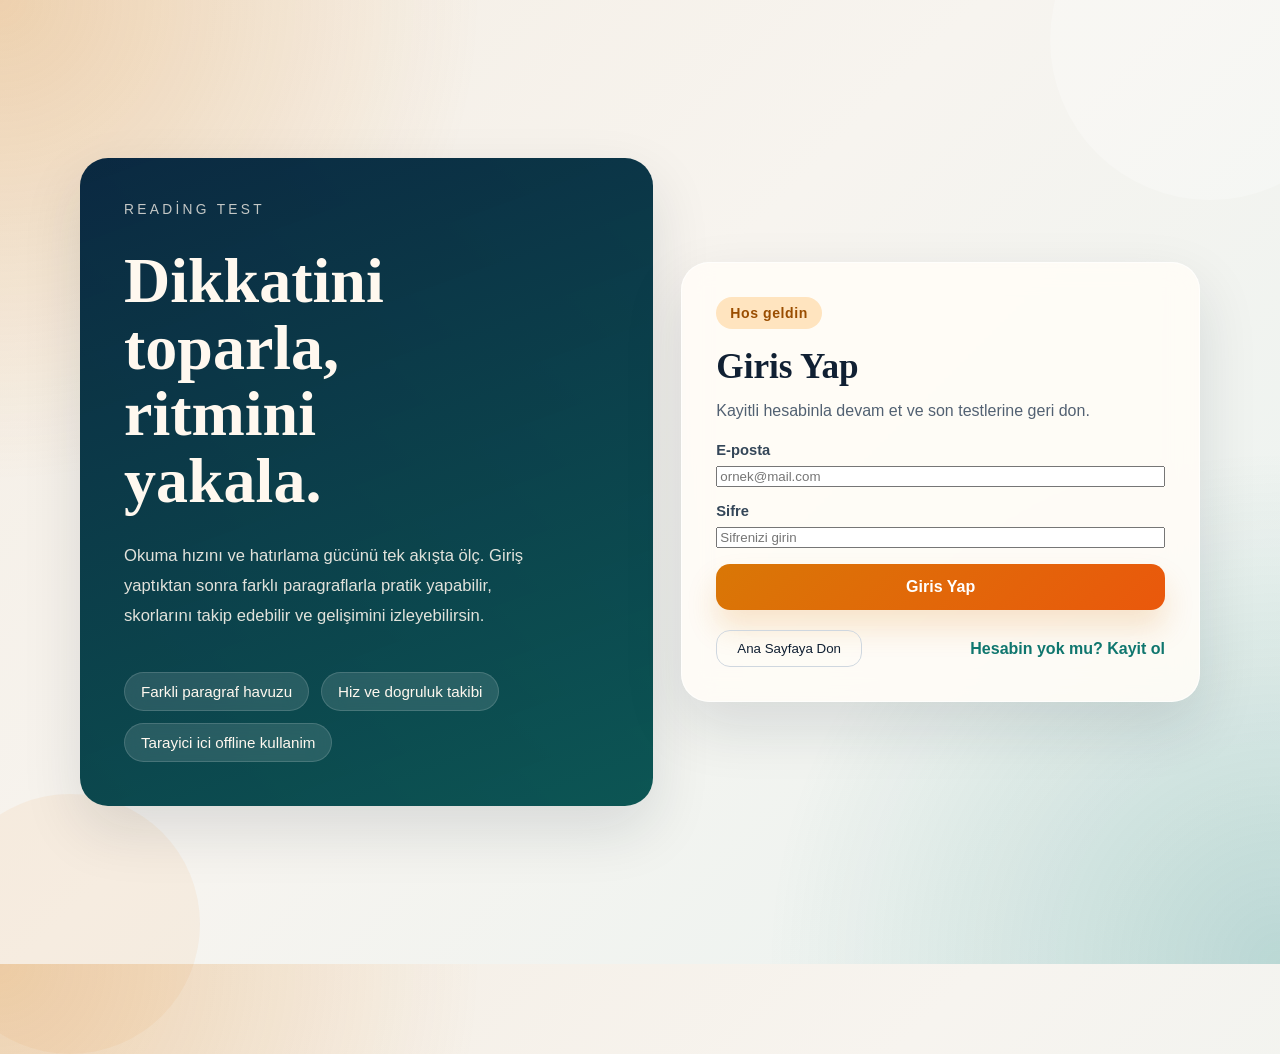
==== login.html @ 16a2481f "Initial commit" ====
<!DOCTYPE html>
<html lang="tr">
<head>
    <meta charset="UTF-8">
    <meta name="viewport" content="width=device-width, initial-scale=1.0">
    <title>Giris Yap</title>
    <link rel="stylesheet" href="assets/css/styles.css">
</head>
<body data-page="login" class="auth-page">
    <main class="auth-shell">
        <section class="auth-hero">
            <p class="auth-kicker">Reading Test</p>
            <h1>Dikkatini toparla, ritmini yakala.</h1>
            <p class="auth-copy">
                Okuma hızını ve hatırlama gücünü tek akışta ölç. Giriş yaptıktan sonra farklı paragraflarla
                pratik yapabilir, skorlarını takip edebilir ve gelişimini izleyebilirsin.
            </p>
            <div class="auth-highlights">
                <span>Farkli paragraf havuzu</span>
                <span>Hiz ve dogruluk takibi</span>
                <span>Tarayici ici offline kullanim</span>
            </div>
        </section>

        <section class="auth-card">
            <div class="auth-badge">Hos geldin</div>
            <h2>Giris Yap</h2>
            <p class="auth-subtitle">Kayitli hesabinla devam et ve son testlerine geri don.</p>
            <p id="loginError" class="error-message hidden">Hatali e-posta veya sifre.</p>

            <form id="loginForm" class="auth-form">
                <label class="input-group" for="loginEmail">
                    <span>E-posta</span>
                    <input id="loginEmail" type="email" name="email" placeholder="ornek@mail.com" required>
                </label>

                <label class="input-group" for="loginPassword">
                    <span>Sifre</span>
                    <input id="loginPassword" type="password" name="sifre" placeholder="Sifrenizi girin" required>
                </label>

                <button type="submit" class="primary-action">Giris Yap</button>
            </form>

            <div class="auth-footer-actions">
                <button type="button" class="ghost-button" data-link="index.html">Ana Sayfaya Don</button>
                <a href="register.html" class="auth-inline-link">Hesabin yok mu? Kayit ol</a>
            </div>
        </section>
    </main>
    <script src="assets/js/app.js"></script>
</body>
</html>
---- assets/css/styles.css ----
body {
    font-family: "Trebuchet MS", "Segoe UI", sans-serif;
    margin: 0;
    padding: 0;
    color: #102033;
    background: #f6f0e8;
}

.hidden {
    display: none;
}

.auth-page {
    display: flex;
    justify-content: center;
    align-items: center;
    min-height: 100vh;
    padding: 32px 20px;
    background:
        radial-gradient(circle at top left, rgba(217, 119, 6, 0.24), transparent 30%),
        radial-gradient(circle at bottom right, rgba(15, 118, 110, 0.22), transparent 32%),
        linear-gradient(135deg, #f4ede3 0%, #f7f4ef 44%, #eaf3f1 100%);
    position: relative;
    overflow: hidden;
}

.auth-page::before,
.auth-page::after {
    content: "";
    position: absolute;
    border-radius: 999px;
    opacity: 0.55;
    pointer-events: none;
}

.auth-page::before {
    width: 320px;
    height: 320px;
    background: rgba(255, 255, 255, 0.42);
    top: -120px;
    right: -90px;
}

.auth-page::after {
    width: 260px;
    height: 260px;
    background: rgba(225, 143, 52, 0.14);
    bottom: -90px;
    left: -60px;
}

.soft-background {
    background-color: #f9f9f9;
}

.auth-shell {
    width: min(1120px, 100%);
    display: grid;
    grid-template-columns: minmax(280px, 1.05fr) minmax(320px, 0.95fr);
    gap: 28px;
    align-items: stretch;
    position: relative;
    z-index: 1;
}

.auth-shell-register {
    grid-template-columns: minmax(280px, 0.92fr) minmax(380px, 1.08fr);
}

.auth-shell-compact {
    max-width: 560px;
    grid-template-columns: 1fr;
}

.auth-hero,
.auth-card {
    border-radius: 28px;
    box-shadow: 0 24px 60px rgba(16, 32, 51, 0.12);
}

.auth-hero {
    padding: 44px;
    color: #fff8ef;
    background:
        linear-gradient(160deg, rgba(10, 39, 64, 0.96), rgba(12, 87, 84, 0.9)),
        linear-gradient(45deg, #0a2740, #0f766e);
    display: flex;
    flex-direction: column;
    justify-content: space-between;
    min-height: 560px;
}

.auth-kicker {
    margin: 0;
    font-size: 0.86rem;
    letter-spacing: 0.24em;
    text-transform: uppercase;
    color: rgba(255, 248, 239, 0.76);
}

.auth-hero h1 {
    margin: 18px 0 14px;
    font-family: Cambria, Georgia, serif;
    font-size: clamp(2.35rem, 5vw, 4.4rem);
    line-height: 1.04;
    max-width: 10ch;
}

.auth-copy {
    margin: 0;
    max-width: 46ch;
    font-size: 1.04rem;
    line-height: 1.8;
    color: rgba(255, 248, 239, 0.88);
}

.auth-highlights {
    display: flex;
    flex-wrap: wrap;
    gap: 12px;
    margin-top: 28px;
}

.auth-highlights span {
    padding: 10px 16px;
    border-radius: 999px;
    background: rgba(255, 255, 255, 0.12);
    border: 1px solid rgba(255, 255, 255, 0.14);
    backdrop-filter: blur(10px);
    font-size: 0.95rem;
}

.auth-card {
    background: rgba(255, 252, 247, 0.92);
    padding: 34px;
    backdrop-filter: blur(14px);
    border: 1px solid rgba(255, 255, 255, 0.7);
    align-self: center;
}

.auth-card-wide {
    padding: 34px 34px 28px;
}

.auth-badge {
    display: inline-flex;
    align-items: center;
    padding: 8px 14px;
    border-radius: 999px;
    background: #ffe4bf;
    color: #9a4d00;
    font-size: 0.88rem;
    font-weight: 700;
    letter-spacing: 0.04em;
}

.auth-card h2 {
    margin: 18px 0 10px;
    font-family: Cambria, Georgia, serif;
    font-size: 2.2rem;
    color: #102033;
}

.auth-subtitle {
    margin: 0 0 18px;
    color: #526172;
    line-height: 1.7;
}

.auth-form {
    display: grid;
    gap: 16px;
}

.auth-form-grid {
    grid-template-columns: repeat(2, minmax(0, 1fr));
    gap: 16px;
}

.input-group {
    display: grid;
    gap: 8px;
}

.input-group span {
    font-size: 0.92rem;
    font-weight: 700;
    color: #344658;
}

.input-group-wide {
    grid-column: 1 / -1;
}

.auth-footer-actions {
    display: flex;
    justify-content: space-between;
    align-items: center;
    gap: 16px;
    margin-top: 20px;
    flex-wrap: wrap;
}

.auth-inline-link {
    color: #0f766e;
    font-weight: 700;
    text-decoration: none;
}

.auth-inline-link:hover {
    text-decoration: underline;
}

.top-header {
    display: flex;
    justify-content: center;
    background-color: #f4f4f4;
    padding: 10px 20px;
    position: relative;
}

.top-header h1 {
    position: absolute;
    top: 10px;
    left: 50%;
    transform: translateX(-50%);
    margin: 0;
    font-size: 1.5rem;
    color: #333;
    cursor: pointer;
}

.top-header-home {
    justify-content: flex-end;
}

.top-actions {
    display: flex;
    gap: 10px;
}

.top-header button,
.header-button,
.profile-button,
.logout-button,
.comment-button,
.submit-button,
.start-button,
.change-button,
input[type="submit"],
.primary-action,
.ghost-button,
.back-button {
    background-color: #007BFF;
    color: #fff;
    border: none;
    border-radius: 14px;
    cursor: pointer;
    transition: transform 0.2s ease, box-shadow 0.2s ease, background-color 0.2s ease, border-color 0.2s ease;
}

.top-header button,
.profile-button,
.logout-button,
.header-button,
.submit-button,
.comment-button,
.change-button,
input[type="submit"],
.primary-action,
.ghost-button,
.back-button {
    padding: 10px 20px;
}

.top-header button:hover,
.profile-button:hover,
.logout-button:hover,
.header-button:hover,
.submit-button:hover,
.comment-button:hover,
.change-button:hover,
input[type="submit"]:hover,
.primary-action:hover,
.ghost-button:hover,
.back-button:hover {
    background-color: #0056b3;
    transform: translateY(-1px);
    box-shadow: 0 16px 28px rgba(0, 86, 179, 0.2);
}

.centered-main {
    min-height: calc(100vh - 60px);
    display: flex;
    justify-content: center;
    align-items: center;
    text-align: center;
    padding: 20px;
}

.home-copy {
    font-size: 1.8rem;
    line-height: 2;
    color: #333;
    font-weight: bold;
    letter-spacing: 0.05em;
    max-width: 900px;
}

.form-container {
    background: #fff;
    padding: 20px;
    border-radius: 8px;
    box-shadow: 0 4px 6px rgba(0, 0, 0, 0.1);
    width: 100%;
    max-width: 400px;
}

.form-container h2 {
    margin-bottom: 20px;
    color: #333;
    text-align: center;
}

.form-container input,
.comment-input,
select,
textarea {
    width: 100%;
    padding: 14px 16px;
    margin: 0;
    border: 1px solid #cad2da;
    border-radius: 14px;
    font-size: 16px;
    box-sizing: border-box;
    background: rgba(255, 255, 255, 0.95);
    transition: border-color 0.2s ease, box-shadow 0.2s ease, background-color 0.2s ease;
}

.form-container input:focus,
.comment-input:focus,
select:focus,
textarea:focus,
.auth-form input:focus {
    outline: none;
    border-color: #0f766e;
    box-shadow: 0 0 0 4px rgba(15, 118, 110, 0.14);
    background: #fff;
}

.back-button {
    width: 100%;
    background-color: #6c757d;
}

.back-button:hover {
    background-color: #5a6268;
}

.error-message {
    color: #b42318;
    text-align: center;
    margin: 0 0 12px;
    padding: 12px 14px;
    border-radius: 12px;
    background: rgba(244, 67, 54, 0.08);
    border: 1px solid rgba(244, 67, 54, 0.14);
}

.primary-action {
    width: 100%;
    padding: 14px 20px;
    background: linear-gradient(135deg, #d97706, #ea580c);
    box-shadow: 0 18px 30px rgba(217, 119, 6, 0.18);
    font-weight: 700;
    font-size: 1rem;
}

.primary-action:hover {
    background: linear-gradient(135deg, #c06800, #d94d08);
    box-shadow: 0 18px 30px rgba(217, 119, 6, 0.25);
}

.ghost-button {
    background: transparent;
    color: #102033;
    border: 1px solid #cfd7df;
    box-shadow: none;
}

.ghost-button:hover {
    background: #eef3f6;
    border-color: #b8c7d3;
    box-shadow: none;
}

.app-page {
    min-height: 100vh;
    background:
        radial-gradient(circle at top, rgba(15, 118, 110, 0.12), transparent 30%),
        linear-gradient(180deg, #f6f0e8 0%, #f8f5f0 38%, #eef6f4 100%);
    color: #102033;
}

.app-topbar {
    width: min(1200px, calc(100% - 40px));
    margin: 24px auto 0;
    padding: 18px 22px;
    border-radius: 24px;
    display: grid;
    grid-template-columns: minmax(200px, 1fr) auto auto;
    gap: 18px;
    align-items: center;
    background: rgba(255, 252, 247, 0.82);
    border: 1px solid rgba(255, 255, 255, 0.7);
    box-shadow: 0 20px 50px rgba(16, 32, 51, 0.08);
    backdrop-filter: blur(14px);
}

.compact-topbar {
    grid-template-columns: minmax(200px, 1fr) auto;
}

.brand-block {
    cursor: pointer;
}

.brand-block h1 {
    margin: 4px 0 0;
    font-family: Cambria, Georgia, serif;
    font-size: clamp(1.7rem, 2vw, 2.35rem);
    color: #102033;
}

.brand-kicker,
.section-kicker {
    margin: 0;
    text-transform: uppercase;
    letter-spacing: 0.18em;
    font-size: 0.76rem;
    font-weight: 800;
    color: #b65a09;
}

.app-nav {
    display: flex;
    gap: 10px;
    align-items: center;
}

.nav-button,
.profile-button,
.logout-button,
.change-button,
.header-button {
    background: #f2f6f7;
    color: #123145;
    border: 1px solid #d9e4e7;
    box-shadow: none;
    text-decoration: none;
    display: inline-flex;
    align-items: center;
    justify-content: center;
}

.nav-button:hover,
.profile-button:hover,
.logout-button:hover,
.change-button:hover,
.header-button:hover {
    background: #e8eff2;
    box-shadow: none;
}

.profile-container {
    display: inline-flex;
    align-items: center;
    gap: 10px;
    flex-wrap: wrap;
}

.app-user-panel {
    justify-content: flex-end;
}

.user-name {
    display: inline-flex;
    align-items: center;
    padding: 11px 18px;
    background: linear-gradient(135deg, #102033, #184d57);
    color: #fff7ed;
    font-size: 0.96rem;
    border-radius: 999px;
    box-shadow: 0 14px 22px rgba(16, 32, 51, 0.15);
}

.app-layout {
    width: min(1200px, calc(100% - 40px));
    margin: 24px auto 40px;
    display: grid;
    gap: 22px;
}

.dashboard-layout {
    grid-template-columns: minmax(280px, 0.95fr) minmax(280px, 1.05fr);
    grid-template-areas:
        "controls reading"
        "answer answer";
}

.single-column-layout {
    grid-template-columns: 1fr;
}

.control-panel {
    grid-area: controls;
}

.reading-panel {
    grid-area: reading;
}

.answer-panel {
    grid-area: answer;
}

.app-panel,
.themed-card,
.profile-info-card {
    background: rgba(255, 252, 247, 0.88);
    border-radius: 26px;
    border: 1px solid rgba(255, 255, 255, 0.72);
    padding: 24px;
    box-shadow: 0 24px 54px rgba(16, 32, 51, 0.08);
    backdrop-filter: blur(12px);
}

.panel-highlight {
    background:
        linear-gradient(135deg, rgba(16, 32, 51, 0.98), rgba(15, 118, 110, 0.9)),
        linear-gradient(45deg, #102033, #0f766e);
    color: #fff8ef;
}

.panel-highlight h2,
.panel-highlight h3,
.panel-highlight .section-copy,
.panel-highlight .section-kicker {
    color: #fff8ef;
}

.panel-header h3,
.panel-highlight h2 {
    margin: 6px 0 0;
    font-family: Cambria, Georgia, serif;
    font-size: clamp(1.55rem, 2vw, 2.4rem);
    color: #102033;
}

.section-copy {
    margin: 14px 0 0;
    line-height: 1.75;
    color: #5b6876;
    max-width: 68ch;
}

.info-chips {
    display: flex;
    flex-wrap: wrap;
    gap: 12px;
    margin-top: 20px;
}

.info-chips span {
    padding: 10px 14px;
    border-radius: 999px;
    background: rgba(255, 255, 255, 0.12);
    border: 1px solid rgba(255, 255, 255, 0.14);
}

.controls-grid {
    display: grid;
    gap: 16px;
    grid-template-columns: repeat(2, minmax(0, 1fr));
    margin-top: 18px;
}

.start-button,
.submit-button,
.comment-button {
    width: 100%;
    margin-top: 18px;
}

.timer-badge {
    margin-top: 16px;
    min-height: 28px;
    display: inline-flex;
    align-items: center;
    justify-content: center;
    padding: 10px 14px;
    border-radius: 999px;
    background: #eef6f4;
    color: #0f4a50;
    font-weight: 700;
}

.reading-text-card,
#paragrafText {
    min-height: 190px;
    font-size: 1.08rem;
    line-height: 1.95;
    word-wrap: break-word;
    padding: 24px;
    background: linear-gradient(180deg, #fffdfa, #f5efe8);
    border: 1px solid #eadfd3;
    border-radius: 20px;
    box-shadow: inset 0 1px 0 rgba(255, 255, 255, 0.8);
    user-select: none;
    text-align: left;
    margin: 0;
}

.writing-panel {
    display: grid;
    grid-template-columns: minmax(0, 1fr) 220px;
    gap: 16px;
    align-items: start;
}

.comment-section {
    margin-top: 18px;
}

.comment-input {
    width: 100%;
    min-height: 180px;
    resize: vertical;
}

.app-result-card,
.result-section {
    margin-top: 18px;
    min-height: 56px;
    display: flex;
    align-items: center;
    justify-content: center;
    text-align: center;
    border-radius: 18px;
    background: #eef6f4;
    color: #0f4a50;
    font-weight: 700;
}

.table-container {
    text-align: left;
}

.themed-table,
table {
    width: 100%;
    border-collapse: collapse;
    margin-top: 18px;
    overflow: hidden;
    border-radius: 18px;
    background-color: #fffdfa;
}

th,
td {
    padding: 14px 16px;
    border-bottom: 1px solid #ece2d8;
    text-align: left;
}

th {
    background: #14384b;
    color: #fff8ef;
    font-weight: 700;
}

tbody tr:nth-child(even) {
    background: #faf5ef;
}

.empty-row {
    color: #666;
    font-style: italic;
}

.danger-button {
    background-color: #dc3545;
}

.danger-button:hover {
    background-color: #b02a37;
}

.stacked-form {
    display: grid;
    gap: 16px;
}

.profile-page {
    min-height: 100vh;
}

.profile-info-card {
    max-width: 900px;
    width: 100%;
}

.profile-hero-panel {
    max-width: 900px;
}

.profile-item {
    display: grid;
    grid-template-columns: 180px minmax(0, 1fr);
    align-items: center;
    margin-top: 16px;
    padding-top: 16px;
    border-top: 1px solid #ece2d8;
    gap: 16px;
    font-size: 1rem;
    color: #22384a;
}

.profile-label {
    font-weight: 700;
}

.profile-value {
    color: #516375;
}

.profile-actions-inline {
    display: flex;
    align-items: center;
    gap: 12px;
    flex-wrap: wrap;
}

.app-notice {
    position: fixed;
    right: 24px;
    bottom: 24px;
    z-index: 9999;
    max-width: min(360px, calc(100vw - 32px));
    padding: 14px 18px;
    border-radius: 16px;
    background: rgba(16, 32, 51, 0.96);
    color: #fff8ef;
    border: 1px solid rgba(255, 255, 255, 0.12);
    box-shadow: 0 20px 40px rgba(16, 32, 51, 0.24);
    transform: translateY(18px);
    opacity: 0;
    transition: opacity 0.22s ease, transform 0.22s ease;
}

.app-notice.is-visible {
    opacity: 1;
    transform: translateY(0);
}

.app-notice.is-success {
    background: linear-gradient(135deg, rgba(16, 32, 51, 0.96), rgba(15, 118, 110, 0.96));
}

.app-notice.is-error {
    background: linear-gradient(135deg, rgba(120, 24, 24, 0.96), rgba(185, 28, 28, 0.96));
}

@media (max-width: 900px) {
    .auth-shell,
    .auth-shell-register {
        grid-template-columns: 1fr;
    }

    .auth-hero,
    .auth-card,
    .auth-card-wide {
        min-height: auto;
        padding: 28px;
    }

    .auth-form-grid {
        grid-template-columns: 1fr;
    }

    .auth-hero h1 {
        max-width: none;
    }

    .app-topbar,
    .compact-topbar {
        grid-template-columns: 1fr;
        width: min(1200px, calc(100% - 24px));
    }

    .app-nav,
    .app-user-panel {
        justify-content: flex-start;
    }

    .dashboard-layout {
        grid-template-columns: 1fr;
        grid-template-areas:
            "controls"
            "reading"
            "answer";
    }

    .controls-grid,
    .writing-panel,
    .profile-item {
        grid-template-columns: 1fr;
    }

    .app-layout {
        width: min(1200px, calc(100% - 24px));
    }
}

@media (max-width: 600px) {
    .auth-page {
        padding: 16px;
    }

    .auth-hero,
    .auth-card,
    .auth-card-wide {
        padding: 22px;
        border-radius: 22px;
    }

    .auth-card h2 {
        font-size: 1.8rem;
    }

    .app-topbar,
    .app-layout {
        width: calc(100% - 20px);
    }

    .app-panel,
    .themed-card,
    .profile-info-card,
    .hero-panel,
    .table-container {
        padding: 18px;
        border-radius: 20px;
    }

    .app-nav,
    .app-user-panel {
        flex-direction: column;
        align-items: stretch;
    }

    .app-notice {
        left: 10px;
        right: 10px;
        bottom: 12px;
        max-width: none;
    }

    .nav-button,
    .profile-button,
    .logout-button,
    .change-button,
    .header-button {
        width: 100%;
    }

    .auth-footer-actions {
        align-items: stretch;
    }

    .ghost-button,
    .auth-inline-link {
        width: 100%;
        text-align: center;
    }
}
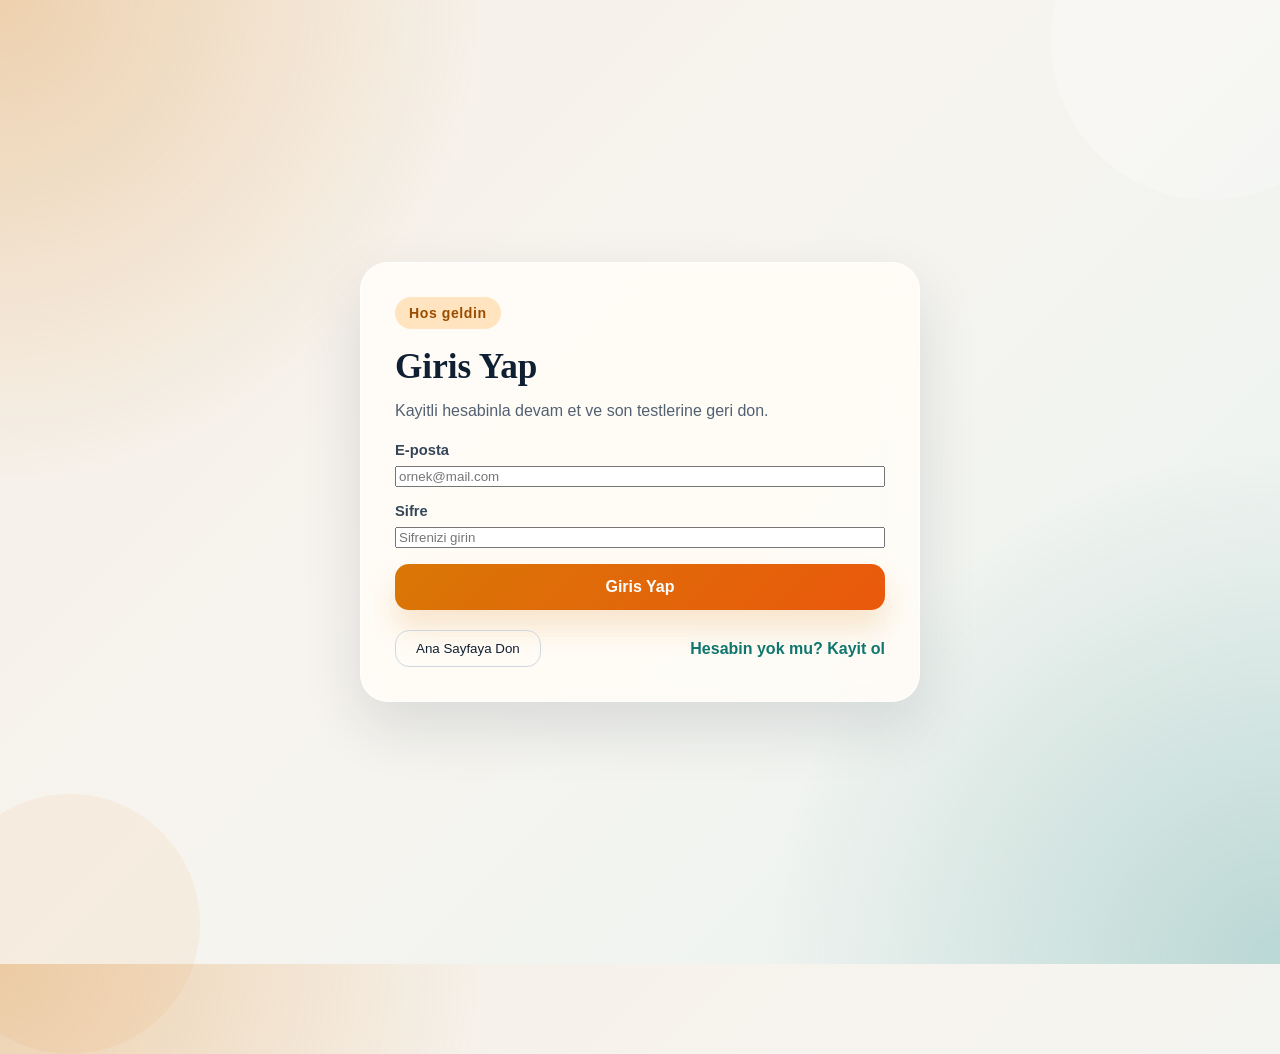
==== commit 552e71f4: "Remove auth hero panels" ====
--- a/login.html
+++ b/login.html
@@ -7,21 +7,7 @@
     <link rel="stylesheet" href="assets/css/styles.css">
 </head>
 <body data-page="login" class="auth-page">
-    <main class="auth-shell">
-        <section class="auth-hero">
-            <p class="auth-kicker">Reading Test</p>
-            <h1>Dikkatini toparla, ritmini yakala.</h1>
-            <p class="auth-copy">
-                Okuma hızını ve hatırlama gücünü tek akışta ölç. Giriş yaptıktan sonra farklı paragraflarla
-                pratik yapabilir, skorlarını takip edebilir ve gelişimini izleyebilirsin.
-            </p>
-            <div class="auth-highlights">
-                <span>Farkli paragraf havuzu</span>
-                <span>Hiz ve dogruluk takibi</span>
-                <span>Tarayici ici offline kullanim</span>
-            </div>
-        </section>
-
+    <main class="auth-shell auth-shell-compact">
         <section class="auth-card">
             <div class="auth-badge">Hos geldin</div>
             <h2>Giris Yap</h2>
